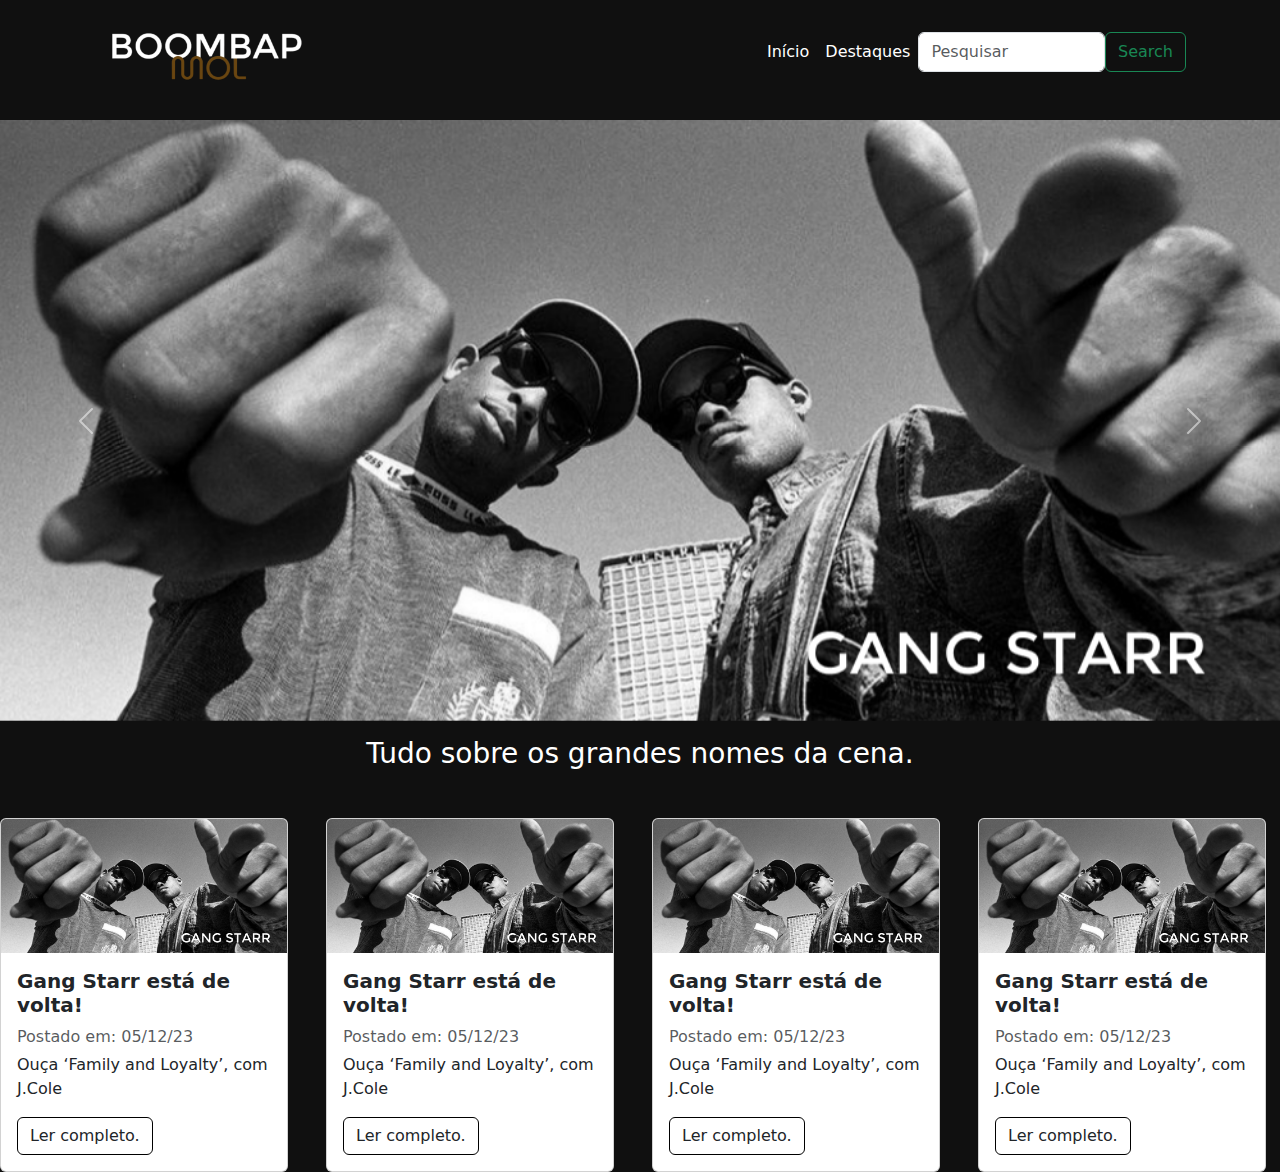
==== index.html @ a244ec58 "commit" ====
<!DOCTYPE html>
<html lang="pt-br">
<head>
    <meta charset="UTF-8">
    <link href="https://cdn.jsdelivr.net/npm/bootstrap@5.3.3/dist/css/bootstrap.min.css" rel="stylesheet" crossorigin="anonymous">
    <meta name="viewport" content="width=device-width, initial-scale=1.0">
    <link rel="stylesheet" href="./css/style.css">
    
    <title>BoombapMol</title>
</head>
<body class="back">
  <div class="container">
    <div class="row">
      <div class="col-lg-6  mt-3 mb-3">
          <a class="navbar-brand">
            <img class="logo" src="./imgs/Captura de tela 2024-04-29 235705_prev_ui.png" width="250" alt="logo">
          </a>
        </div>
        
        <div class="col-lg-1"></div>
      
      <div class="col-lg-5 coluna2 mt-4 mb-3">
            <nav class="navbar navbar-expand-lg navbar-dark">
              <div class="container">
                <button class="navbar-toggler" type="button" data-bs-toggle="collapse" data-bs-target="#navbarNavAltMarkup" aria-controls="navbarNavAltMarkup" aria-expanded="false" aria-label="Toggle navigation">
                  <span class="navbar-toggler-icon"></span>
                </button>
                <div class="collapse navbar-collapse" id="navbarNavAltMarkup">
                  <div class="navbar-nav">
                    <a class="nav-link active" href="#">Início</a>
                    <a class="nav-link active" href="#">Destaques</a>
                    <form class="d-flex" role="search">
                      <input class="form-control" type="search" placeholder="Pesquisar" aria-label="Search">
                      <button class="btn btn-outline-success" type="submit">Search</button>
                    </form>
                    
                  </div>
                </div>
              </div>
            </nav>
    </div>
  </div>
  </div>

  <div class="row">
    <div id="carouselExampleAutoplaying" class="carousel slide" data-bs-ride="carousel">
      <div class="carousel-inner">
        <div class="carousel-item active">
          <img src="./imgs/Frame 11.png" class="d-block w-100" alt="...">
        </div>
        <div class="carousel-item">
          <img src="./imgs/Frame 10.png" class="d-block w-100" alt="...">
        </div>
        <div class="carousel-item">
          <img src="./imgs/Frame 12.png" class="d-block w-100" alt="...">
        </div>
      </div>
      <button class="carousel-control-prev" type="button" data-bs-target="#carouselExampleAutoplaying" data-bs-slide="prev">
        <span class="carousel-control-prev-icon" aria-hidden="true"></span>
        <span class="visually-hidden">Previous</span>
      </button>
      <button class="carousel-control-next" type="button" data-bs-target="#carouselExampleAutoplaying" data-bs-slide="next">
        <span class="carousel-control-next-icon" aria-hidden="true"></span>
        <span class="visually-hidden">Next</span>
      </button>
    </div>
  </div>
  
  <div class="row">
    <h3 class="texto mt-3 mb-5" style="font-weight: lighter;">Tudo sobre os grandes nomes da cena.</h3>
  </div>
  
<div class="row">
  <div class="col-lg-3">
    <div class="card" style="width: 18rem;">
    <img src="./imgs/Frame 11.png" class="card-img-top" alt="...">
    <div class="card-body">
      <h5 class="card-title" style="font-weight: bolder;">Gang Starr está de volta!</h5>
      <div class="mb-1 text-muted">Postado em: 05/12/23</div>
      <p class="card-text">Ouça ‘Family and Loyalty’, com J.Cole</p>
      <a href="#" class="btn" style="border-color: black;">Ler completo.</a>
    </div>
  </div>
  </div>

  <div class="col-lg-3">
    <div class="card" style="width: 18rem;">
    <img src="./imgs/Frame 11.png" class="card-img-top" alt="...">
    <div class="card-body">
      <h5 class="card-title" style="font-weight: bolder;">Gang Starr está de volta!</h5>
      <div class="mb-1 text-muted">Postado em: 05/12/23</div>
      <p class="card-text">Ouça ‘Family and Loyalty’, com J.Cole</p>
      <a href="#" class="btn" style="border-color: black;">Ler completo.</a>
    </div>
  </div>
  </div>

  <div class="col-lg-3">
    <div class="card" style="width: 18rem;">
    <img src="./imgs/Frame 11.png" class="card-img-top" alt="...">
    <div class="card-body">
      <h5 class="card-title" style="font-weight: bolder;">Gang Starr está de volta!</h5>
      <div class="mb-1 text-muted">Postado em: 05/12/23</div>
      <p class="card-text">Ouça ‘Family and Loyalty’, com J.Cole</p>
      <a href="#" class="btn" style="border-color: black;">Ler completo.</a>
    </div>
  </div>
  </div>

  <div class="col-lg-3">
    <div class="card" style="width: 18rem;">
    <img src="./imgs/Frame 11.png" class="card-img-top" alt="...">
    <div class="card-body">
      <h5 class="card-title" style="font-weight: bolder;">Gang Starr está de volta!</h5>
      <div class="mb-1 text-muted">Postado em: 05/12/23</div>
      <p class="card-text">Ouça ‘Family and Loyalty’, com J.Cole</p>
      <a href="#" class="btn" style="border-color: black;">Ler completo.</a>
    </div>
  </div>
  </div>

  </div>
  <script src="https://cdn.jsdelivr.net/npm/bootstrap@5.3.3/dist/js/bootstrap.bundle.min.js" crossorigin="anonymous"></script>
</body>
</html>
---- css/style.css ----
.back {
    background-color: #101010;
    overflow-x: hidden;
}

.texto {
    color: white;
    font-family: system-ui, -apple-system, BlinkMacSystemFont, 'Segoe UI', Roboto, Oxygen, Ubuntu, Cantarell, 'Open Sans', 'Helvetica Neue', sans-serif;
    text-align: center;
}
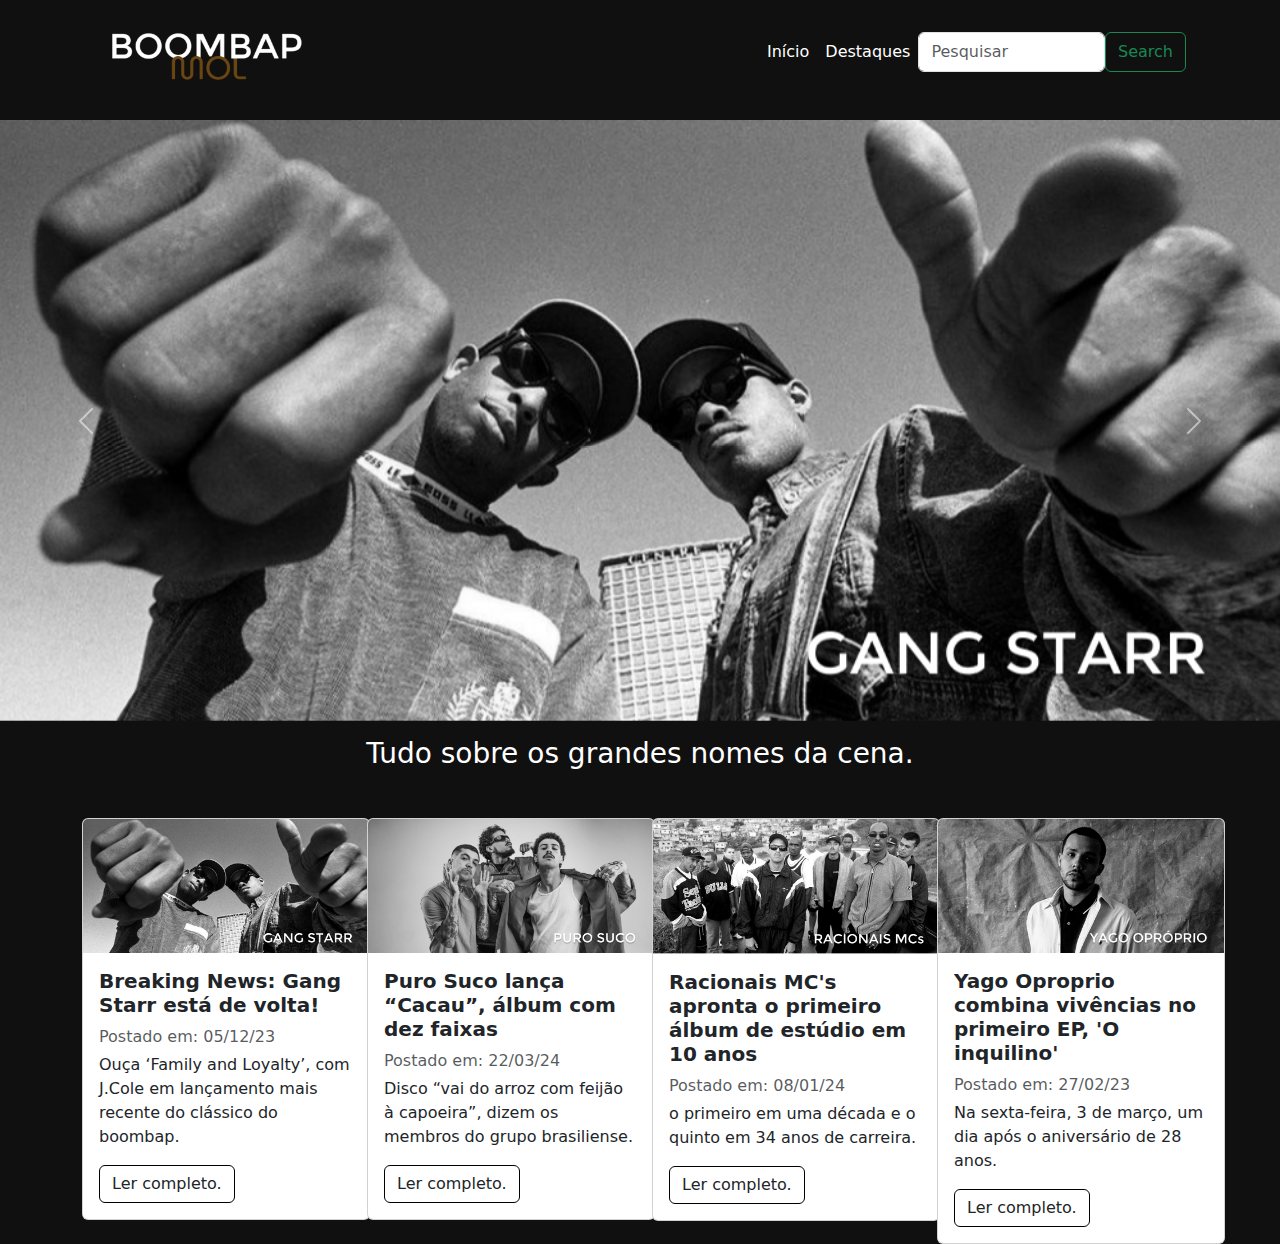
==== commit e6eb9f5d: "edição dos cards" ====
--- a/index.html
+++ b/index.html
@@ -54,6 +54,9 @@
         <div class="carousel-item">
           <img src="./imgs/Frame 12.png" class="d-block w-100" alt="...">
         </div>
+        <div class="carousel-item">
+          <img src="./imgs/Frame 13.png" class="d-block w-100" alt="...">
+        </div>
       </div>
       <button class="carousel-control-prev" type="button" data-bs-target="#carouselExampleAutoplaying" data-bs-slide="prev">
         <span class="carousel-control-prev-icon" aria-hidden="true"></span>
@@ -70,14 +73,15 @@
     <h3 class="texto mt-3 mb-5" style="font-weight: lighter;">Tudo sobre os grandes nomes da cena.</h3>
   </div>
   
+  <div class="container" style="align-items: center;">
 <div class="row">
   <div class="col-lg-3">
     <div class="card" style="width: 18rem;">
     <img src="./imgs/Frame 11.png" class="card-img-top" alt="...">
     <div class="card-body">
-      <h5 class="card-title" style="font-weight: bolder;">Gang Starr está de volta!</h5>
+      <h5 class="card-title" style="font-weight: bolder;">Breaking News: Gang Starr está de volta!</h5>
       <div class="mb-1 text-muted">Postado em: 05/12/23</div>
-      <p class="card-text">Ouça ‘Family and Loyalty’, com J.Cole</p>
+      <p class="card-text">Ouça ‘Family and Loyalty’, com J.Cole em lançamento mais recente do clássico do boombap.</p>
       <a href="#" class="btn" style="border-color: black;">Ler completo.</a>
     </div>
   </div>
@@ -85,11 +89,11 @@
 
   <div class="col-lg-3">
     <div class="card" style="width: 18rem;">
-    <img src="./imgs/Frame 11.png" class="card-img-top" alt="...">
+    <img src="./imgs/Frame 10.png" class="card-img-top" alt="...">
     <div class="card-body">
-      <h5 class="card-title" style="font-weight: bolder;">Gang Starr está de volta!</h5>
-      <div class="mb-1 text-muted">Postado em: 05/12/23</div>
-      <p class="card-text">Ouça ‘Family and Loyalty’, com J.Cole</p>
+      <h5 class="card-title" style="font-weight: bolder;">Puro Suco lança “Cacau”, álbum com dez faixas</h5>
+      <div class="mb-1 text-muted">Postado em: 22/03/24</div>
+      <p class="card-text">Disco “vai do arroz com feijão à capoeira”, dizem os membros do grupo brasiliense. </p>
       <a href="#" class="btn" style="border-color: black;">Ler completo.</a>
     </div>
   </div>
@@ -97,11 +101,11 @@
 
   <div class="col-lg-3">
     <div class="card" style="width: 18rem;">
-    <img src="./imgs/Frame 11.png" class="card-img-top" alt="...">
+    <img src="./imgs/Frame 12.png" class="card-img-top" alt="...">
     <div class="card-body">
-      <h5 class="card-title" style="font-weight: bolder;">Gang Starr está de volta!</h5>
-      <div class="mb-1 text-muted">Postado em: 05/12/23</div>
-      <p class="card-text">Ouça ‘Family and Loyalty’, com J.Cole</p>
+      <h5 class="card-title" style="font-weight: bolder;">Racionais MC's apronta o primeiro álbum de estúdio em 10 anos</h5>
+      <div class="mb-1 text-muted">Postado em: 08/01/24</div>
+      <p class="card-text">o primeiro em uma década e o quinto em 34 anos de carreira.</p>
       <a href="#" class="btn" style="border-color: black;">Ler completo.</a>
     </div>
   </div>
@@ -109,17 +113,19 @@
 
   <div class="col-lg-3">
     <div class="card" style="width: 18rem;">
-    <img src="./imgs/Frame 11.png" class="card-img-top" alt="...">
+    <img src="./imgs/Frame 13.png" class="card-img-top" alt="...">
     <div class="card-body">
-      <h5 class="card-title" style="font-weight: bolder;">Gang Starr está de volta!</h5>
-      <div class="mb-1 text-muted">Postado em: 05/12/23</div>
-      <p class="card-text">Ouça ‘Family and Loyalty’, com J.Cole</p>
+      <h5 class="card-title" style="font-weight: bolder;">Yago Oproprio combina vivências no primeiro EP, 'O inquilino'</h5>
+      <div class="mb-1 text-muted">Postado em: 27/02/23</div>
+      <p class="card-text">Na sexta-feira, 3 de março, um dia após o aniversário de 28 anos.</p>
       <a href="#" class="btn" style="border-color: black;">Ler completo.</a>
     </div>
   </div>
   </div>
 
   </div>
+
+</div>
   <script src="https://cdn.jsdelivr.net/npm/bootstrap@5.3.3/dist/js/bootstrap.bundle.min.js" crossorigin="anonymous"></script>
 </body>
 </html>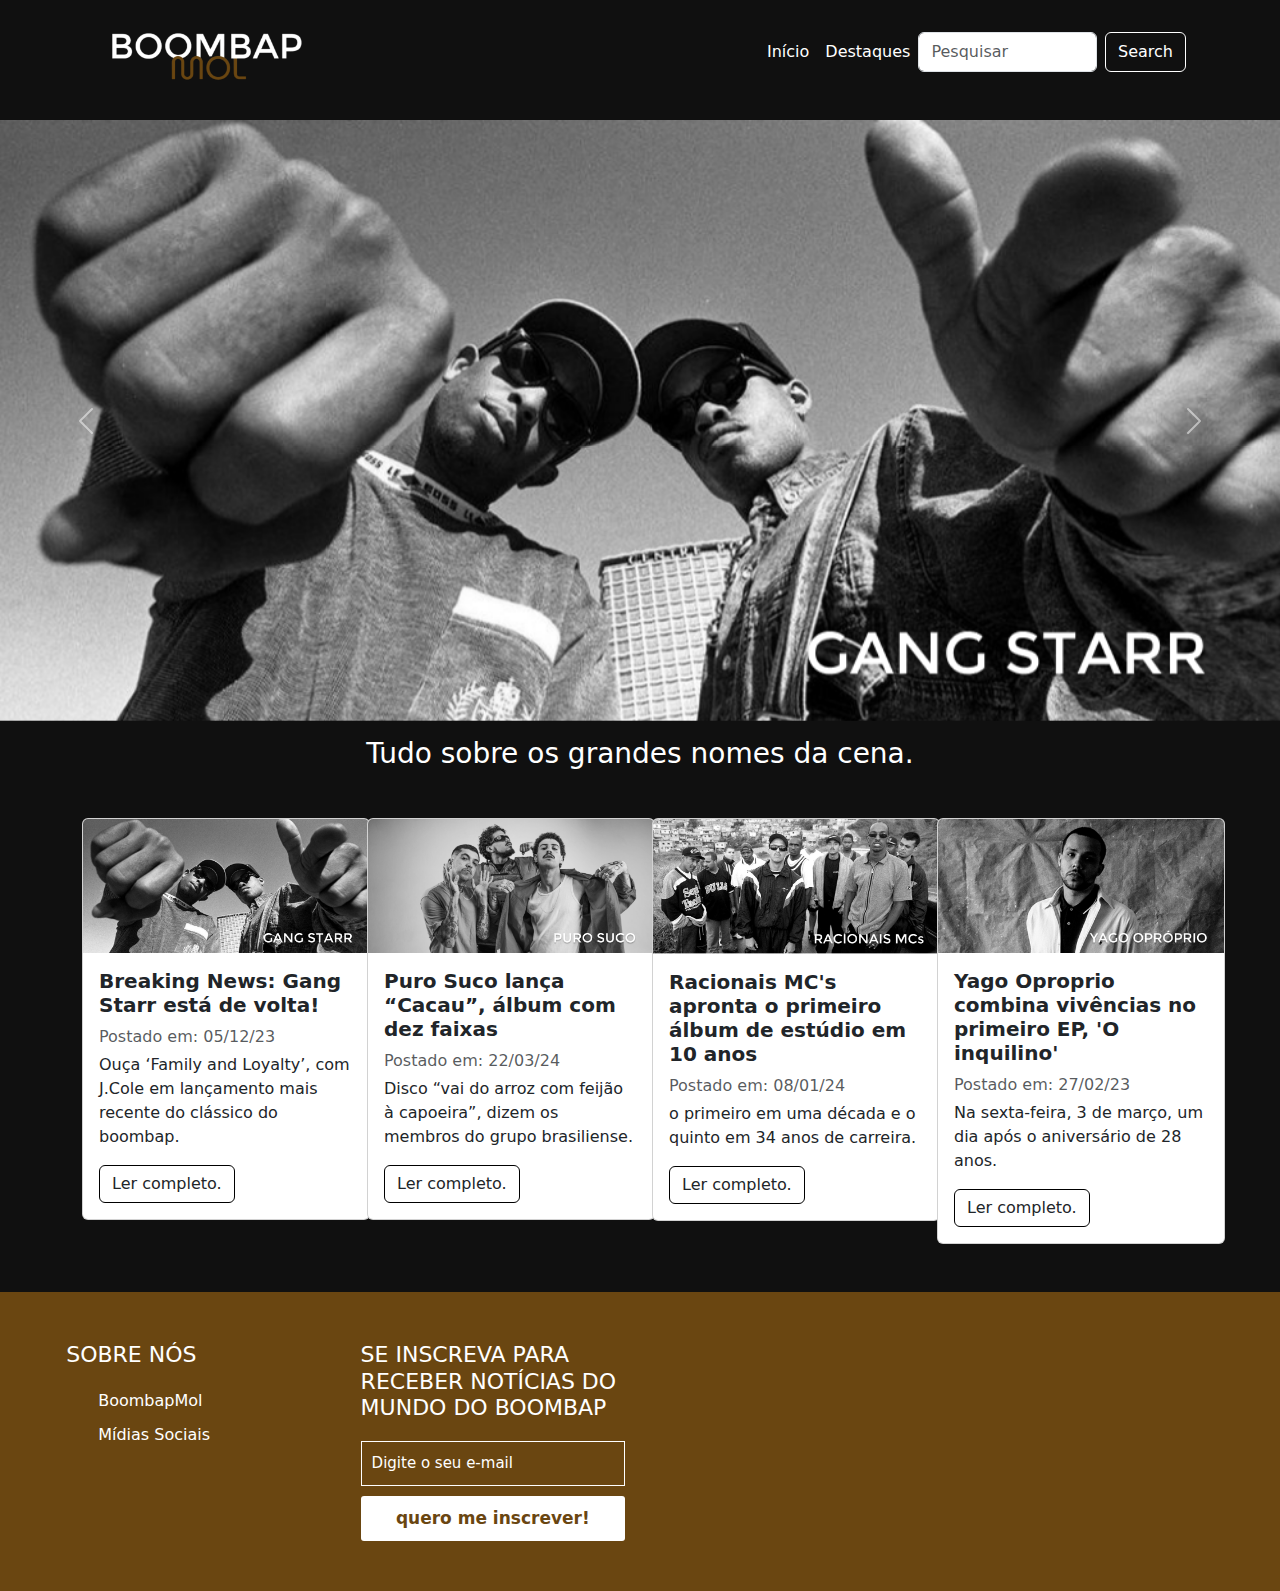
==== commit 4d885aa4: "página de leitura e footer" ====
--- a/index.html
+++ b/index.html
@@ -5,7 +5,7 @@
     <link href="https://cdn.jsdelivr.net/npm/bootstrap@5.3.3/dist/css/bootstrap.min.css" rel="stylesheet" crossorigin="anonymous">
     <meta name="viewport" content="width=device-width, initial-scale=1.0">
     <link rel="stylesheet" href="./css/style.css">
-    
+  
     <title>BoombapMol</title>
 </head>
 <body class="back">
@@ -31,7 +31,7 @@
                     <a class="nav-link active" href="#">Destaques</a>
                     <form class="d-flex" role="search">
                       <input class="form-control" type="search" placeholder="Pesquisar" aria-label="Search">
-                      <button class="btn btn-outline-success" type="submit">Search</button>
+                      <button class="btn" id="btn-search" type="submit">Search</button>
                     </form>
                     
                   </div>
@@ -73,7 +73,7 @@
     <h3 class="texto mt-3 mb-5" style="font-weight: lighter;">Tudo sobre os grandes nomes da cena.</h3>
   </div>
   
-  <div class="container" style="align-items: center;">
+  <div class="container mb-5" style="align-items: center;">
 <div class="row">
   <div class="col-lg-3">
     <div class="card" style="width: 18rem;">
@@ -94,7 +94,7 @@
       <h5 class="card-title" style="font-weight: bolder;">Puro Suco lança “Cacau”, álbum com dez faixas</h5>
       <div class="mb-1 text-muted">Postado em: 22/03/24</div>
       <p class="card-text">Disco “vai do arroz com feijão à capoeira”, dizem os membros do grupo brasiliense. </p>
-      <a href="#" class="btn" style="border-color: black;">Ler completo.</a>
+      <a href="./leitura.html" class="btn" style="border-color: black;">Ler completo.</a>
     </div>
   </div>
   </div>
@@ -122,10 +122,36 @@
     </div>
   </div>
   </div>
+  </div>
+</div>
 
-  </div>
 
-</div>
+<footer>
+  <div class="container-footer">
+      <div class="row-footer">
+          
+          <div class="footer-col">
+              <h4>Sobre nós</h4>
+              <ul>
+                  <li><a href="#">BoombapMol</a></li>
+                  <li><a href="#">Mídias sociais</a></li>
+              </ul>
+          </div>
+
+          <div class="footer-col">
+            <h4>Se inscreva para receber notícias do mundo do Boombap</h4>
+            <div class="form-sub">
+                <form>
+                    <input type="email" placeholder="Digite o seu e-mail">
+                    <button>quero me inscrever!</button>
+                </form>
+            </div>
+
+          </div>
+          </div>
+
+
+
   <script src="https://cdn.jsdelivr.net/npm/bootstrap@5.3.3/dist/js/bootstrap.bundle.min.js" crossorigin="anonymous"></script>
 </body>
 </html>--- a/css/style.css
+++ b/css/style.css
@@ -10,3 +10,107 @@
     text-align: center;
 }
 
+#btn-search{
+    border-color: rgb(255, 255, 255);
+    color: #ffffff;
+    margin-left: 0.5rem;
+  }
+  
+  #btn-search:hover{
+    border-color: #6A4611;
+    color: #6A4611;
+  }
+
+  .contemNav {
+    background-color:#101010;
+  }
+
+
+footer{
+    background-color: #6A4611;
+    padding: 50px 0;
+}
+.container-footer{
+    max-width: 1400px;
+    padding: 0 4%;
+    margin: auto;
+}
+.row-footer{
+    display: flex;
+    flex-wrap: wrap;
+}
+
+.footer-col{
+    width: 25%;
+    padding: 0 15px;
+}
+.footer-col h4{
+    font-size: 22px;
+    color: white;
+    margin-bottom: 20px;
+    font-weight: 500;
+    position: relative;
+    text-transform: uppercase;
+}
+.footer-col ul{
+    list-style: none;
+}
+.footer-col ul li{
+    margin: 10px 0;
+}
+.footer-col ul li a{
+    font-size: 16px;
+    text-transform: capitalize;
+    color: white;
+    text-decoration: none;
+    font-weight: 300;
+    display: block;
+    transition: all 0.3s ease;
+}
+.footer-col ul li a:hover{
+    color: #cecdcd;
+    padding-left: 10px;
+}
+
+.footer-col .form-sub input{
+    width: 100%;
+    padding: 10px;
+    font-size: 15px;
+    outline: none;
+    border: 1px solid white;
+    color: white;
+    background-color: #6A4611;
+}
+.footer-col .form-sub input::placeholder{
+    color: white;
+}
+.footer-col .form-sub button{
+    width: 100%;
+    margin-top: 10px;
+    padding: 10px; 
+    font-size: 17px;
+    outline: none;
+    border: none;
+    cursor: pointer;
+    color: #6A4611;
+    border-radius: 3px;
+    font-weight: bold;
+    background-color: white;        
+}
+
+@media (max-width: 800px) {
+    .footer-col{
+        width: 50%;
+        margin-bottom: 30px;
+    }
+}
+@media (max-width:600px) {
+    .footer-col{
+        width: 100%;
+    }
+}
+
+
+.corpo {
+  overflow-x: hidden;
+}